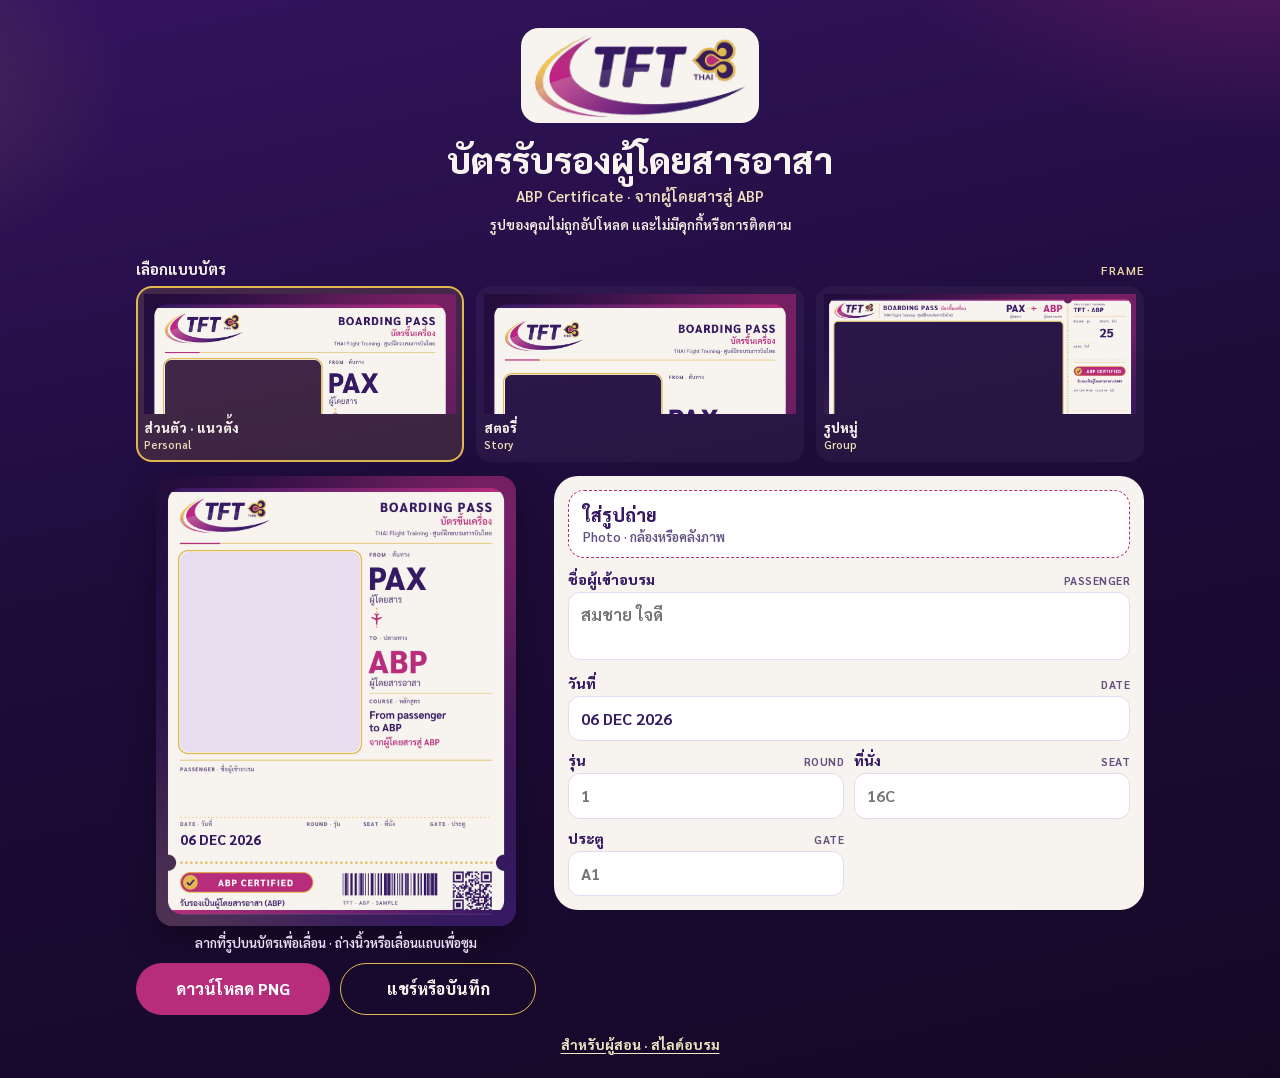
==== index.html @ 4a48bc27 "Add the on-device ABP certificate maker for GitHub Pages. Students pick a TFT frame, place their pho" ====
<!DOCTYPE html>
<html lang="th">
<head>
  <meta charset="utf-8">
  <meta name="viewport" content="width=device-width, initial-scale=1, viewport-fit=cover">
  <meta name="referrer" content="no-referrer">
  <meta name="theme-color" content="#1E0C3A">
  <title>บัตรรับรอง ABP · THAI Flight Training</title>
  <meta name="description" content="ทำบัตรรับรองผู้โดยสารอาสา (ABP) จากรูปถ่ายบนเครื่องคุณเอง ศูนย์ฝึกอบรมการบินไทย">
  <link rel="icon" href="assets/tft-logo.png" type="image/png">
  <link rel="preload" href="assets/fonts/Sarabun-ExtraBold.ttf" as="font" type="font/ttf" crossorigin>
  <link rel="preload" href="assets/fonts/Sarabun-Medium.ttf" as="font" type="font/ttf" crossorigin>
  <link rel="stylesheet" href="css/styles.css">
</head>
<body>
  <div class="page">
    <header class="top">
      <div class="logo-chip">
        <img src="assets/tft-logo.png" width="900" height="349" alt="TFT THAI Flight Training">
      </div>
      <h1>บัตรรับรองผู้โดยสารอาสา</h1>
      <p class="lede">ABP Certificate · จากผู้โดยสารสู่ ABP</p>
      <p class="privacy">รูปของคุณไม่ถูกอัปโหลด และไม่มีคุกกี้หรือการติดตาม</p>
    </header>

    <p class="section-label">เลือกแบบบัตร <span>FRAME</span></p>
    <div class="frames" id="frames" role="radiogroup" aria-label="เลือกแบบบัตร"></div>

    <div class="maker">
      <div class="stage">
        <div class="preview-wrap">
          <canvas id="preview" aria-label="ตัวอย่างบัตร ABP"></canvas>
        </div>
        <p class="hint">ลากที่รูปบนบัตรเพื่อเลื่อน · ถ่างนิ้วหรือเลื่อนแถบเพื่อซูม</p>
        <div class="action-bar">
          <button id="download" type="button">ดาวน์โหลด PNG</button>
          <button id="share" type="button">แชร์หรือบันทึก</button>
        </div>
      </div>

      <section class="ticket" aria-label="ข้อมูลบนบัตร">
        <label class="photo-btn" for="photo">
          <input id="photo" type="file" accept="image/*">
          <span class="photo-title" id="photo-title">ใส่รูปถ่าย</span>
          <span class="photo-sub" id="photo-sub">Photo · กล้องหรือคลังภาพ</span>
        </label>

        <div class="zoom" id="zoom-row" hidden>
          <span class="zoom-label">ซูม / Zoom</span>
          <input id="zoom" type="range" min="1" max="3" step="0.01" value="1" aria-label="ซูมรูป">
          <button class="reset-btn" id="reset-view" type="button">จัดใหม่</button>
        </div>

        <form id="fields" class="fields" novalidate></form>
        <p class="status" id="status" role="status"></p>
      </section>
    </div>

    <p class="instructor"><a href="deck/">สำหรับผู้สอน · สไลด์อบรม</a></p>
  </div>

  <div id="sheet" class="sheet" hidden role="dialog" aria-modal="true" aria-labelledby="sheet-title">
    <div class="sheet-card">
      <h2 id="sheet-title">บันทึกรูปบัตร</h2>
      <p id="sheet-help"></p>
      <img id="sheet-img" alt="บัตร ABP ที่สร้างบนเครื่องนี้">
      <div class="sheet-actions">
        <a id="sheet-download" download="ABP-certificate.png">ดาวน์โหลด PNG</a>
        <button id="sheet-share" type="button">แชร์ / บันทึกรูปภาพ</button>
        <button id="sheet-close" type="button">ปิด</button>
      </div>
    </div>
  </div>

  <noscript><p class="noscript">หน้านี้ประกอบรูปบนเครื่องคุณ จึงต้องใช้ JavaScript รูปไม่ถูกอัปโหลด</p></noscript>
  <script type="module" src="js/app.js"></script>
</body>
</html>
---- css/styles.css ----
@font-face {
  font-family: Sarabun;
  font-style: normal;
  font-weight: 500;
  font-display: swap;
  src: url("../assets/fonts/Sarabun-Medium.ttf") format("truetype");
}
@font-face {
  font-family: Sarabun;
  font-style: normal;
  font-weight: 600;
  font-display: swap;
  src: url("../assets/fonts/Sarabun-SemiBold.ttf") format("truetype");
}
@font-face {
  font-family: Sarabun;
  font-style: normal;
  font-weight: 700;
  font-display: swap;
  src: url("../assets/fonts/Sarabun-Bold.ttf") format("truetype");
}
@font-face {
  font-family: Sarabun;
  font-style: normal;
  font-weight: 800;
  font-display: swap;
  src: url("../assets/fonts/Sarabun-ExtraBold.ttf") format("truetype");
}

:root {
  --purple: #351962;
  --magenta: #b72d7c;
  --gold: #e0b84f;
  --cream: #f7f3ee;
  --ink: #351962;
  --muted: #625080;
  --deep: #1e0c3a;
  --line: #e4d9ee;
  color-scheme: light;
}

* { box-sizing: border-box; }

html, body { margin: 0; padding: 0; }

body {
  min-height: 100vh;
  font-family: Sarabun, sans-serif;
  font-weight: 500;
  font-synthesis: none;
  color: var(--cream);
  background:
    radial-gradient(720px 420px at 100% -10%, rgba(183, 45, 124, 0.38), transparent 58%),
    radial-gradient(540px 360px at -12% 8%, rgba(224, 184, 79, 0.16), transparent 52%),
    linear-gradient(168deg, #34145f 0%, var(--deep) 46%, #140826 100%);
  padding-bottom: calc(24px + env(safe-area-inset-bottom));
}

img { max-width: 100%; }

button, input, textarea { font-family: inherit; }

.page {
  width: min(1040px, 100%);
  margin: 0 auto;
}

.top {
  padding: calc(18px + env(safe-area-inset-top)) 16px 8px;
  text-align: center;
}

.logo-chip {
  display: inline-block;
  background: var(--cream);
  border-radius: 18px;
  padding: 8px 14px 6px;
  line-height: 0;
}

.logo-chip img {
  width: min(210px, 62vw);
  height: auto;
}

h1 {
  margin: 14px 0 0;
  font-size: 28px;
  font-weight: 800;
  line-height: 1.25;
  letter-spacing: 0;
}

.lede {
  margin: 4px 0 0;
  font-size: 15px;
  font-weight: 600;
  color: #f0e2c0;
}

.privacy {
  margin: 10px auto 0;
  max-width: 36rem;
  font-size: 13.5px;
  font-weight: 600;
  line-height: 1.45;
  color: #f6efe4;
}

.section-label {
  display: flex;
  justify-content: space-between;
  align-items: baseline;
  margin: 16px 16px 8px;
  font-size: 15px;
  font-weight: 700;
}

.section-label span {
  font-size: 12px;
  font-weight: 600;
  letter-spacing: 0.08em;
  color: #e7d7a4;
}

.frames {
  display: grid;
  grid-template-columns: repeat(3, 1fr);
  gap: 8px;
  padding: 0 16px;
}

.frame-card {
  appearance: none;
  border: 2px solid transparent;
  background: rgba(255, 255, 255, 0.04);
  color: var(--cream);
  border-radius: 16px;
  padding: 6px 6px 8px;
  text-align: left;
  cursor: pointer;
}

.frame-card[aria-checked="true"] {
  border-color: var(--gold);
  background: rgba(224, 184, 79, 0.14);
}

.frame-card .thumb {
  height: 86px;
  border-radius: 10px;
  overflow: hidden;
  background:
    linear-gradient(160deg, #d9c4e8, #f3e6cf);
}

.frame-card img {
  width: 100%;
  height: 86px;
  object-fit: cover;
  object-position: center top;
  display: block;
}

.frame-card .th {
  display: block;
  margin-top: 6px;
  font-size: 13px;
  font-weight: 800;
  line-height: 1.2;
}

.frame-card .en {
  display: block;
  margin-top: 1px;
  font-size: 11px;
  font-weight: 600;
  color: #eadcb4;
}

.maker {
  padding: 14px 16px 0;
}

.stage {
  display: flex;
  flex-direction: column;
  align-items: center;
  gap: 8px;
}

.preview-wrap {
  width: 100%;
  display: flex;
  justify-content: center;
}

canvas {
  display: block;
  width: auto;
  max-width: 100%;
  height: auto;
  border-radius: 16px;
  touch-action: none;
  cursor: grab;
  box-shadow: 0 14px 36px rgba(0, 0, 0, 0.32);
}

canvas:active { cursor: grabbing; }

.hint {
  margin: 0;
  font-size: 13px;
  font-weight: 600;
  text-align: center;
  color: #eadff6;
}

.ticket {
  margin-top: 14px;
  background: var(--cream);
  color: var(--ink);
  border-radius: 24px;
  padding: 14px;
}

.photo-btn {
  position: relative;
  display: flex;
  flex-direction: column;
  gap: 2px;
  align-items: flex-start;
  width: 100%;
  min-height: 64px;
  padding: 12px 14px;
  border-radius: 16px;
  border: 1.5px dashed var(--magenta);
  background: #fff;
  cursor: pointer;
}

.photo-btn input {
  position: absolute;
  width: 1px;
  height: 1px;
  padding: 0;
  margin: -1px;
  overflow: hidden;
  clip: rect(0 0 0 0);
  white-space: nowrap;
  border: 0;
}

.photo-title {
  font-size: 18px;
  font-weight: 800;
}

.photo-sub {
  font-size: 13px;
  font-weight: 600;
  color: var(--muted);
}

.zoom {
  display: grid;
  grid-template-columns: auto 1fr auto;
  gap: 8px;
  align-items: center;
  margin-top: 12px;
}

.zoom[hidden] { display: none; }

.zoom-label, .reset-btn {
  font-size: 13px;
  font-weight: 700;
  color: var(--muted);
}

.reset-btn {
  appearance: none;
  border: 0;
  background: transparent;
  color: var(--magenta);
  padding: 8px 0 8px 8px;
  cursor: pointer;
}

input[type="range"] {
  width: 100%;
  accent-color: var(--magenta);
}

.fields {
  display: grid;
  grid-template-columns: 1fr 1fr;
  gap: 10px;
  margin-top: 12px;
}

.field { min-width: 0; }

.field[data-span="full"] { grid-column: 1 / -1; }

.field[hidden] { display: none; }

.field label {
  display: flex;
  justify-content: space-between;
  gap: 8px;
  align-items: baseline;
  margin-bottom: 4px;
}

.field .th {
  font-size: 14px;
  font-weight: 800;
}

.field .en {
  font-size: 11px;
  font-weight: 700;
  letter-spacing: 0.04em;
  color: var(--muted);
  text-align: right;
}

.field input,
.field textarea {
  width: 100%;
  margin: 0;
  padding: 11px 12px;
  border: 1.5px solid var(--line);
  border-radius: 12px;
  background: #fff;
  color: var(--ink);
  font-size: 16px;
  font-weight: 700;
  line-height: 1.35;
}

.field textarea {
  resize: none;
  min-height: 68px;
}

.field input:focus,
.field textarea:focus {
  outline: 2px solid var(--gold);
  border-color: var(--magenta);
}

.status {
  min-height: 1.2em;
  margin: 10px 2px 0;
  font-size: 14px;
  font-weight: 700;
  color: var(--magenta);
}

.status:empty { display: none; }

.instructor {
  margin: 18px 16px 0;
  text-align: center;
}

.instructor a {
  color: #f3e6c4;
  font-size: 14px;
  font-weight: 700;
  text-underline-offset: 3px;
}

.action-bar {
  display: flex;
  gap: 10px;
  width: min(100%, 520px);
  margin-top: 4px;
}

.action-bar button {
  flex: 1;
  min-height: 52px;
  border-radius: 999px;
  font-size: 16px;
  font-weight: 800;
  cursor: pointer;
}

#download {
  border: 0;
  background: var(--magenta);
  color: white;
}

#share {
  border: 1.5px solid var(--gold);
  background: transparent;
  color: var(--cream);
}

.action-bar button:disabled {
  opacity: 0.55;
  cursor: wait;
}

.sheet[hidden] { display: none; }

.sheet {
  position: fixed;
  inset: 0;
  z-index: 20;
  background: rgba(12, 4, 24, 0.72);
  display: grid;
  align-items: end;
  justify-items: center;
  padding: 12px;
}

.sheet-card {
  width: min(460px, 100%);
  max-height: min(92vh, 820px);
  overflow: auto;
  background: var(--cream);
  color: var(--ink);
  border-radius: 22px;
  padding: 16px 16px calc(16px + env(safe-area-inset-bottom));
}

.sheet-card h2 {
  margin: 0;
  font-size: 22px;
  font-weight: 800;
}

.sheet-card p {
  margin: 6px 0 10px;
  font-size: 14px;
  font-weight: 600;
  line-height: 1.45;
  color: var(--muted);
}

.sheet-card img {
  width: 100%;
  height: auto;
  border-radius: 12px;
  background: var(--deep);
}

.sheet-actions {
  display: flex;
  flex-direction: column;
  gap: 8px;
  margin-top: 12px;
}

.sheet-actions a,
.sheet-actions button {
  display: block;
  width: 100%;
  min-height: 48px;
  border-radius: 999px;
  text-align: center;
  text-decoration: none;
  font-size: 16px;
  font-weight: 800;
  line-height: 48px;
  cursor: pointer;
}

#sheet-download {
  background: var(--magenta);
  color: white;
}

#sheet-share {
  border: 1.5px solid var(--purple);
  background: white;
  color: var(--purple);
}

#sheet-close {
  border: 0;
  background: transparent;
  color: var(--muted);
}

.noscript {
  margin: 16px;
  padding: 12px;
  border-radius: 12px;
  background: var(--cream);
  color: var(--ink);
  font-weight: 700;
}

@media (min-width: 880px) {
  .top { padding-top: 28px; }
  h1 { font-size: 36px; }
  .frames { gap: 12px; }
  .frame-card .thumb,
  .frame-card img { height: 120px; }
  .maker {
    display: grid;
    grid-template-columns: minmax(300px, 400px) minmax(0, 1fr);
    gap: 18px;
    align-items: start;
  }
  .stage { position: sticky; top: 16px; }
  .ticket { margin-top: 0; }
}

@media (max-width: 360px) {
  .frame-card .th { font-size: 12px; }
  h1 { font-size: 24px; }
}
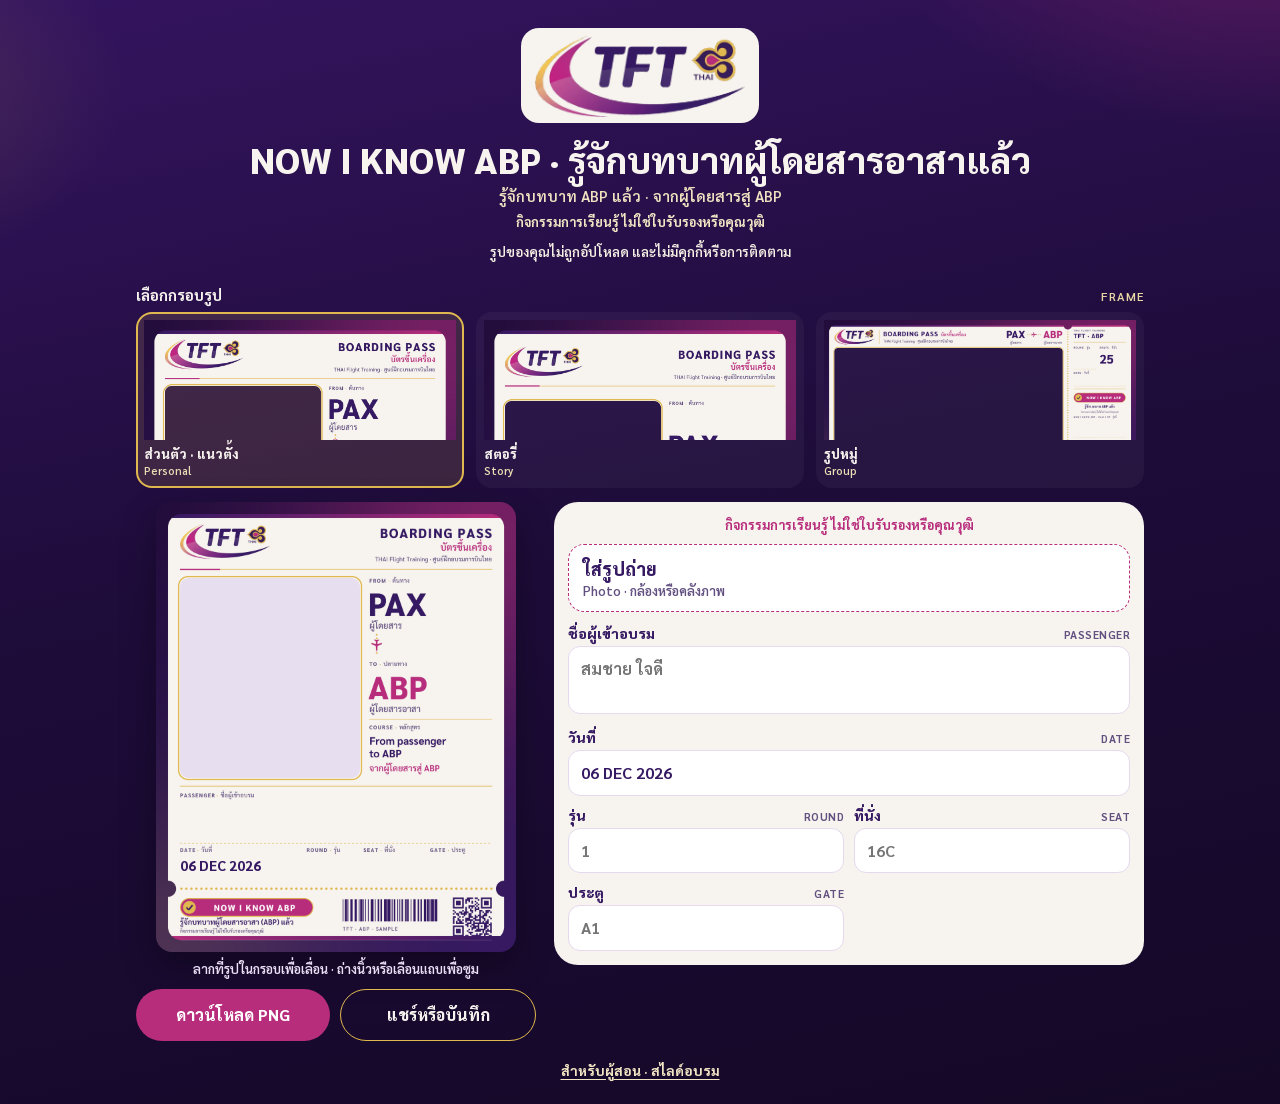
==== commit 12d70df3: "Rename the student-facing wording to NOW I KNOW ABP. The frames, specs, and instructor deck now desc" ====
--- a/index.html
+++ b/index.html
@@ -5,8 +5,10 @@
   <meta name="viewport" content="width=device-width, initial-scale=1, viewport-fit=cover">
   <meta name="referrer" content="no-referrer">
   <meta name="theme-color" content="#1E0C3A">
-  <title>บัตรรับรอง ABP · THAI Flight Training</title>
-  <meta name="description" content="ทำบัตรรับรองผู้โดยสารอาสา (ABP) จากรูปถ่ายบนเครื่องคุณเอง ศูนย์ฝึกอบรมการบินไทย">
+  <title>กรอบรูป NOW I KNOW ABP · THAI Flight Training</title>
+  <meta name="description" content="ทำกรอบรูป NOW I KNOW ABP จากรูปถ่ายบนเครื่องคุณเอง กิจกรรมการเรียนรู้ ไม่ใช่ใบรับรองหรือคุณวุฒิ">
+  <meta property="og:title" content="กรอบรูป NOW I KNOW ABP · THAI Flight Training">
+  <meta property="og:description" content="ทำกรอบรูป NOW I KNOW ABP จากรูปถ่ายบนเครื่องคุณเอง กิจกรรมการเรียนรู้ ไม่ใช่ใบรับรองหรือคุณวุฒิ">
   <link rel="icon" href="assets/tft-logo.png" type="image/png">
   <link rel="preload" href="assets/fonts/Sarabun-ExtraBold.ttf" as="font" type="font/ttf" crossorigin>
   <link rel="preload" href="assets/fonts/Sarabun-Medium.ttf" as="font" type="font/ttf" crossorigin>
@@ -18,27 +20,29 @@
       <div class="logo-chip">
         <img src="assets/tft-logo.png" width="900" height="349" alt="TFT THAI Flight Training">
       </div>
-      <h1>บัตรรับรองผู้โดยสารอาสา</h1>
-      <p class="lede">ABP Certificate · จากผู้โดยสารสู่ ABP</p>
+      <h1>NOW I KNOW ABP · รู้จักบทบาทผู้โดยสารอาสาแล้ว</h1>
+      <p class="lede">รู้จักบทบาท ABP แล้ว · จากผู้โดยสารสู่ ABP</p>
+      <p class="disclaimer">กิจกรรมการเรียนรู้ ไม่ใช่ใบรับรองหรือคุณวุฒิ</p>
       <p class="privacy">รูปของคุณไม่ถูกอัปโหลด และไม่มีคุกกี้หรือการติดตาม</p>
     </header>
 
-    <p class="section-label">เลือกแบบบัตร <span>FRAME</span></p>
-    <div class="frames" id="frames" role="radiogroup" aria-label="เลือกแบบบัตร"></div>
+    <p class="section-label">เลือกกรอบรูป <span>FRAME</span></p>
+    <div class="frames" id="frames" role="radiogroup" aria-label="เลือกกรอบรูป"></div>
 
     <div class="maker">
       <div class="stage">
         <div class="preview-wrap">
-          <canvas id="preview" aria-label="ตัวอย่างบัตร ABP"></canvas>
+          <canvas id="preview" aria-label="ตัวอย่างกรอบรูป NOW I KNOW ABP"></canvas>
         </div>
-        <p class="hint">ลากที่รูปบนบัตรเพื่อเลื่อน · ถ่างนิ้วหรือเลื่อนแถบเพื่อซูม</p>
+        <p class="hint">ลากที่รูปในกรอบเพื่อเลื่อน · ถ่างนิ้วหรือเลื่อนแถบเพื่อซูม</p>
         <div class="action-bar">
           <button id="download" type="button">ดาวน์โหลด PNG</button>
           <button id="share" type="button">แชร์หรือบันทึก</button>
         </div>
       </div>
 
-      <section class="ticket" aria-label="ข้อมูลบนบัตร">
+      <section class="ticket" aria-label="ข้อมูลบนกรอบรูป">
+        <p class="disclaimer">กิจกรรมการเรียนรู้ ไม่ใช่ใบรับรองหรือคุณวุฒิ</p>
         <label class="photo-btn" for="photo">
           <input id="photo" type="file" accept="image/*">
           <span class="photo-title" id="photo-title">ใส่รูปถ่าย</span>
@@ -61,11 +65,11 @@
 
   <div id="sheet" class="sheet" hidden role="dialog" aria-modal="true" aria-labelledby="sheet-title">
     <div class="sheet-card">
-      <h2 id="sheet-title">บันทึกรูปบัตร</h2>
+      <h2 id="sheet-title">บันทึกกรอบรูป</h2>
       <p id="sheet-help"></p>
-      <img id="sheet-img" alt="บัตร ABP ที่สร้างบนเครื่องนี้">
+      <img id="sheet-img" alt="กรอบรูป NOW I KNOW ABP ที่สร้างบนเครื่องนี้">
       <div class="sheet-actions">
-        <a id="sheet-download" download="ABP-certificate.png">ดาวน์โหลด PNG</a>
+        <a id="sheet-download" download="NOW-I-KNOW-ABP.png">ดาวน์โหลด PNG</a>
         <button id="sheet-share" type="button">แชร์ / บันทึกรูปภาพ</button>
         <button id="sheet-close" type="button">ปิด</button>
       </div>
--- a/css/styles.css
+++ b/css/styles.css
@@ -96,6 +96,21 @@
   font-size: 15px;
   font-weight: 600;
   color: #f0e2c0;
+}
+
+.disclaimer {
+  margin: 8px auto 0;
+  max-width: 36rem;
+  font-size: 13px;
+  font-weight: 700;
+  line-height: 1.4;
+  color: #f3e6c4;
+}
+
+.ticket .disclaimer {
+  margin: 0 0 10px;
+  color: var(--magenta);
+  text-align: center;
 }
 
 .privacy {
